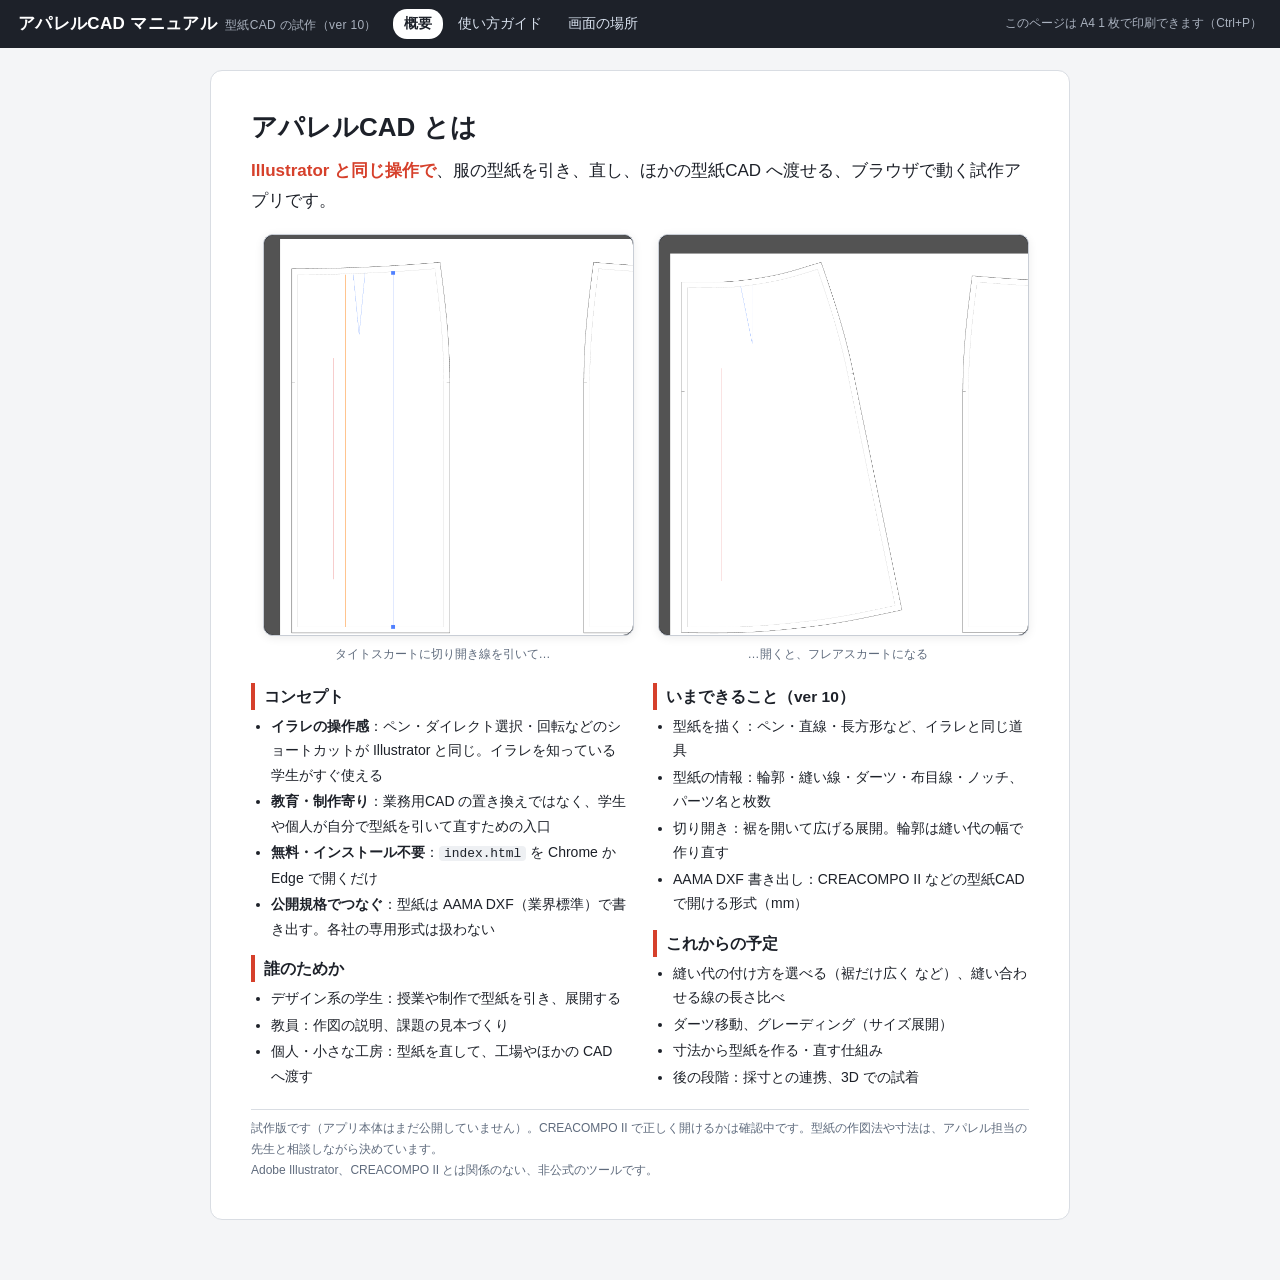
==== concept.html @ fd623d96 "アパレルCAD マニュアル（概要・使い方ガイド・画面の場所）を公開 Co-Authored-By: Claude Opus 5.5 <noreply@anthropic.com>" ====
<!doctype html>
<html lang="ja">
<head>
<meta charset="utf-8">
<meta name="viewport" content="width=device-width, initial-scale=1">
<title>概要｜アパレルCAD マニュアル</title>
<link rel="stylesheet" href="style.css">
<style>
.a4 { max-width: 860px; margin: 22px auto 60px; background: #fff; border: 1px solid var(--line); border-radius: 12px; padding: 34px 40px; }
.a4 h2 { margin: 0; font-size: 26px; }
.a4 .catch { font-size: 17px; margin: 6px 0 18px; }
.a4 .catch b { color: var(--acc); }
.cols { display: grid; grid-template-columns: 1fr 1fr; gap: 6px 26px; }
.a4 h3 { font-size: 15.5px; margin: 14px 0 4px; padding-left: 9px; border-left: 4px solid var(--acc); }
.a4 ul { margin: 4px 0; padding-left: 20px; font-size: 14px; }
.a4 li { margin: 2px 0; }
.a4 p { font-size: 14px; margin: 4px 0; }
.a4 .foot { margin-top: 16px; font-size: 12px; color: var(--dim); border-top: 1px solid var(--line); padding-top: 8px; }
.shotrow { display: grid; grid-template-columns: 1fr 1fr; gap: 12px; margin: 10px 0 4px; }
.shotrow figure { margin: 0; }
.shotrow figcaption { font-size: 12px; text-align: center; }
@media (max-width: 760px) { .a4 { margin: 10px; padding: 20px 16px; } .cols, .shotrow { grid-template-columns: 1fr; } }
@media print {
  @page { size: A4; margin: 12mm; }
  .a4 { border: 0; margin: 0; padding: 0; max-width: none; }
  .a4 h2 { font-size: 22px; } .a4 .catch { font-size: 15px; margin-bottom: 8px; }
  .a4 ul, .a4 p { font-size: 12px; } .a4 h3 { font-size: 13.5px; margin-top: 8px; }
  figure .shot { box-shadow: none; }
  .shotrow { width: 70%; margin: 6px auto 0; }
}
</style>
</head>
<body>
<header class="top">
  <h1>アパレルCAD マニュアル<small>型紙CAD の試作（ver 10）</small></h1>
  <nav>
    <a href="concept.html" class="on">概要</a>
    <a href="guide.html">使い方ガイド</a>
    <a href="index.html">画面の場所</a>
  </nav>
  <span class="grow"></span>
  <span class="sub">このページは A4 1 枚で印刷できます（Ctrl+P）</span>
</header>

<div class="a4">
  <h2>アパレルCAD とは</h2>
  <p class="catch"><b>Illustrator と同じ操作で</b>、服の型紙を引き、直し、ほかの型紙CAD へ渡せる、ブラウザで動く試作アプリです。</p>

  <div class="shotrow">
    <figure data-shot="slash" data-crop="410,40,720,780"><figcaption>タイトスカートに切り開き線を引いて…</figcaption></figure>
    <figure data-shot="flare" data-crop="360,40,720,780"><figcaption>…開くと、フレアスカートになる</figcaption></figure>
  </div>

  <div class="cols">
    <div>
      <h3>コンセプト</h3>
      <ul>
        <li><b>イラレの操作感</b>：ペン・ダイレクト選択・回転などのショートカットが Illustrator と同じ。イラレを知っている学生がすぐ使える</li>
        <li><b>教育・制作寄り</b>：業務用CAD の置き換えではなく、学生や個人が自分で型紙を引いて直すための入口</li>
        <li><b>無料・インストール不要</b>：<code>index.html</code> を Chrome か Edge で開くだけ</li>
        <li><b>公開規格でつなぐ</b>：型紙は AAMA DXF（業界標準）で書き出す。各社の専用形式は扱わない</li>
      </ul>
      <h3>誰のためか</h3>
      <ul>
        <li>デザイン系の学生：授業や制作で型紙を引き、展開する</li>
        <li>教員：作図の説明、課題の見本づくり</li>
        <li>個人・小さな工房：型紙を直して、工場やほかの CAD へ渡す</li>
      </ul>
    </div>
    <div>
      <h3>いまできること（ver 10）</h3>
      <ul>
        <li>型紙を描く：ペン・直線・長方形など、イラレと同じ道具</li>
        <li>型紙の情報：輪郭・縫い線・ダーツ・布目線・ノッチ、パーツ名と枚数</li>
        <li>切り開き：裾を開いて広げる展開。輪郭は縫い代の幅で作り直す</li>
        <li>AAMA DXF 書き出し：CREACOMPO II などの型紙CAD で開ける形式（mm）</li>
      </ul>
      <h3>これからの予定</h3>
      <ul>
        <li>縫い代の付け方を選べる（裾だけ広く など）、縫い合わせる線の長さ比べ</li>
        <li>ダーツ移動、グレーディング（サイズ展開）</li>
        <li>寸法から型紙を作る・直す仕組み</li>
        <li>後の段階：採寸との連携、3D での試着</li>
      </ul>
    </div>
  </div>

  <p class="foot">試作版です（アプリ本体はまだ公開していません）。CREACOMPO II で正しく開けるかは確認中です。型紙の作図法や寸法は、アパレル担当の先生と相談しながら決めています。<br>Adobe Illustrator、CREACOMPO II とは関係のない、非公式のツールです。</p>
</div>
<script src="shots.js"></script>
<script src="fig.js"></script>
</body>
</html>
---- style.css ----
/* アパレルCAD マニュアル 共通のデザイン */
:root {
  --bg: #f4f5f7; --panel: #fff; --line: #d9dde3; --ink: #1d2129; --dim: #5f6b7d;
  --acc: #d6402b; --acc-soft: #fff1ee; --blue: #2f6fff; --green: #0f9d58; --orange: #f08c00; --note: #fff8e6;
}
* { box-sizing: border-box; }
html, body { margin: 0; }
body { background: var(--bg); color: var(--ink); font: 15px/1.75 "Yu Gothic UI", "Hiragino Sans", "Meiryo", sans-serif; }
a { color: #1a5fd6; }
kbd { display: inline-block; min-width: 1.6em; padding: 0 6px; border: 1px solid #c3c9d2; border-bottom-width: 2px; border-radius: 4px; background: #fff; font: 600 12.5px/1.6 Consolas, "Yu Gothic UI", monospace; text-align: center; color: var(--ink); }
code { background: #eef0f3; border-radius: 4px; padding: 0 5px; font-size: .92em; }

/* 上のバー（全ページ共通） */
.top { position: sticky; top: 0; z-index: 20; display: flex; align-items: center; gap: 6px 16px; flex-wrap: wrap; padding: 9px 18px; background: #1d2129; color: #fff; }
.top h1 { margin: 0; font-size: 17px; letter-spacing: .02em; }
.top h1 small { color: #aab2bf; font-weight: 400; font-size: 12px; margin-left: 8px; }
.top nav { display: flex; gap: 4px; flex-wrap: wrap; }
.top nav a { color: #d9e2ef; text-decoration: none; font-size: 13.5px; padding: 3px 11px; border-radius: 14px; }
.top nav a:hover { background: #333a45; }
.top nav a.on { background: #fff; color: var(--ink); font-weight: 700; }
.top .grow { flex: 1; }
.top .sub { color: #aab2bf; font-size: 12px; }

/* 読み物のページ */
.doc { display: grid; grid-template-columns: 230px minmax(0, 1fr); gap: 28px; max-width: 1240px; margin: 0 auto; padding: 24px 20px 80px; }
.toc { position: sticky; top: 64px; align-self: start; max-height: calc(100vh - 84px); overflow: auto; font-size: 13.5px; }
.toc b { display: block; font-size: 12px; color: var(--dim); margin: 4px 0 6px; }
.toc a { display: block; color: var(--ink); text-decoration: none; padding: 4px 10px; border-left: 3px solid transparent; border-radius: 0 6px 6px 0; }
.toc a:hover { background: #e9ecf0; }
.toc a.on { border-left-color: var(--acc); background: var(--acc-soft); font-weight: 700; }
.toc a.sub { padding-left: 22px; font-size: 12.5px; color: var(--dim); }
article { min-width: 0; }
article > section { background: var(--panel); border: 1px solid var(--line); border-radius: 12px; padding: 26px 30px 30px; margin-bottom: 22px; }
article h2 { margin: 0 0 4px; font-size: 22px; display: flex; align-items: center; gap: 10px; }
article h2 .num { flex: none; width: 34px; height: 34px; border-radius: 50%; background: var(--acc); color: #fff; font-size: 17px; display: inline-flex; align-items: center; justify-content: center; }
article h3 { margin: 26px 0 6px; font-size: 17px; border-bottom: 2px solid #eef0f3; padding-bottom: 4px; }
article .lead { color: var(--dim); margin: 2px 0 14px; }
article p { margin: 8px 0; }
.note { background: var(--note); border-left: 4px solid #e0a800; padding: 8px 14px; border-radius: 0 8px 8px 0; margin: 12px 0; font-size: 14px; }
.tip { background: #eef6ff; border-left: 4px solid var(--blue); padding: 8px 14px; border-radius: 0 8px 8px 0; margin: 12px 0; font-size: 14px; }
table.t { border-collapse: collapse; width: 100%; margin: 10px 0; font-size: 14px; }
table.t th, table.t td { border: 1px solid var(--line); padding: 6px 10px; text-align: left; vertical-align: top; }
table.t th { background: #f0f2f5; font-weight: 700; white-space: nowrap; }
.sw { display: inline-block; width: 22px; height: 0; border-top: 3px solid; vertical-align: middle; margin-right: 6px; }
.dot { display: inline-block; width: 10px; height: 10px; border-radius: 50%; vertical-align: middle; margin-right: 6px; }

/* 手順（番号つき） */
ol.steps { list-style: none; counter-reset: s; padding: 0; margin: 12px 0; }
ol.steps > li { counter-increment: s; position: relative; padding: 2px 0 10px 42px; }
ol.steps > li::before { content: counter(s); position: absolute; left: 0; top: 2px; width: 28px; height: 28px; border-radius: 8px; background: var(--ink); color: #fff; font-weight: 800; font-size: 14px; display: flex; align-items: center; justify-content: center; }
ol.steps > li b.key { color: var(--acc); }

/* キャプチャ＋番号の枠 */
figure { margin: 16px 0 20px; }
figure .shot { position: relative; border-radius: 10px; border: 1px solid #c9ced6; background: #2a2e35; box-shadow: 0 2px 10px rgba(0, 0, 0, .08); margin-left: 12px; }
figure .shot .clip { position: absolute; inset: 0; overflow: hidden; border-radius: 10px; }
figure .shot img { position: absolute; display: block; max-width: none; user-select: none; }
figure .shot .mk { position: absolute; border: 3px solid var(--acc); border-radius: 6px; box-shadow: 0 0 0 2px rgba(255, 255, 255, .7); pointer-events: none; }
figure .shot .mk i { position: absolute; left: -3px; top: -3px; transform: translate(-50%, -50%); width: 26px; height: 26px; border-radius: 50%; background: var(--acc); color: #fff; font: 800 14px/26px "Yu Gothic UI", sans-serif; text-align: center; font-style: normal; box-shadow: 0 1px 4px rgba(0, 0, 0, .35); }
figure figcaption { font-size: 13.5px; color: var(--dim); margin-top: 8px; }
figure figcaption ol { margin: 6px 0 0; padding-left: 0; list-style: none; }
figure figcaption li { margin: 2px 0; color: var(--ink); }
figure figcaption li span.n { display: inline-block; width: 20px; height: 20px; border-radius: 50%; background: var(--acc); color: #fff; font-size: 12px; font-weight: 800; text-align: center; line-height: 20px; margin-right: 6px; }
.pair { display: grid; grid-template-columns: 1fr 1fr; gap: 16px; }
.pair figure { margin: 8px 0; }
svg.dia { display: block; width: 100%; height: auto; }
.zoomable { cursor: zoom-in; }
.lightbox { position: fixed; inset: 0; background: rgba(15, 18, 24, .88); z-index: 50; display: flex; align-items: center; justify-content: center; padding: 20px; cursor: zoom-out; }
.lightbox img { max-width: 100%; max-height: 100%; border-radius: 8px; }

@media (max-width: 900px) {
  body { font-size: 15px; }
  .doc { grid-template-columns: 1fr; padding: 14px 12px 60px; gap: 10px; }
  .toc { position: static; max-height: none; background: var(--panel); border: 1px solid var(--line); border-radius: 10px; padding: 8px; }
  .toc a.sub { display: none; }
  article > section { padding: 18px 16px 20px; }
  article h2 { font-size: 19px; }
  .pair { grid-template-columns: 1fr; }
  table.t { font-size: 13px; }
  .top .sub { display: none; }
}
@media print {
  .top, .toc { display: none; }
  body { background: #fff; }
  .doc { display: block; padding: 0; }
  article > section { border: 0; padding: 0; page-break-after: always; }
}
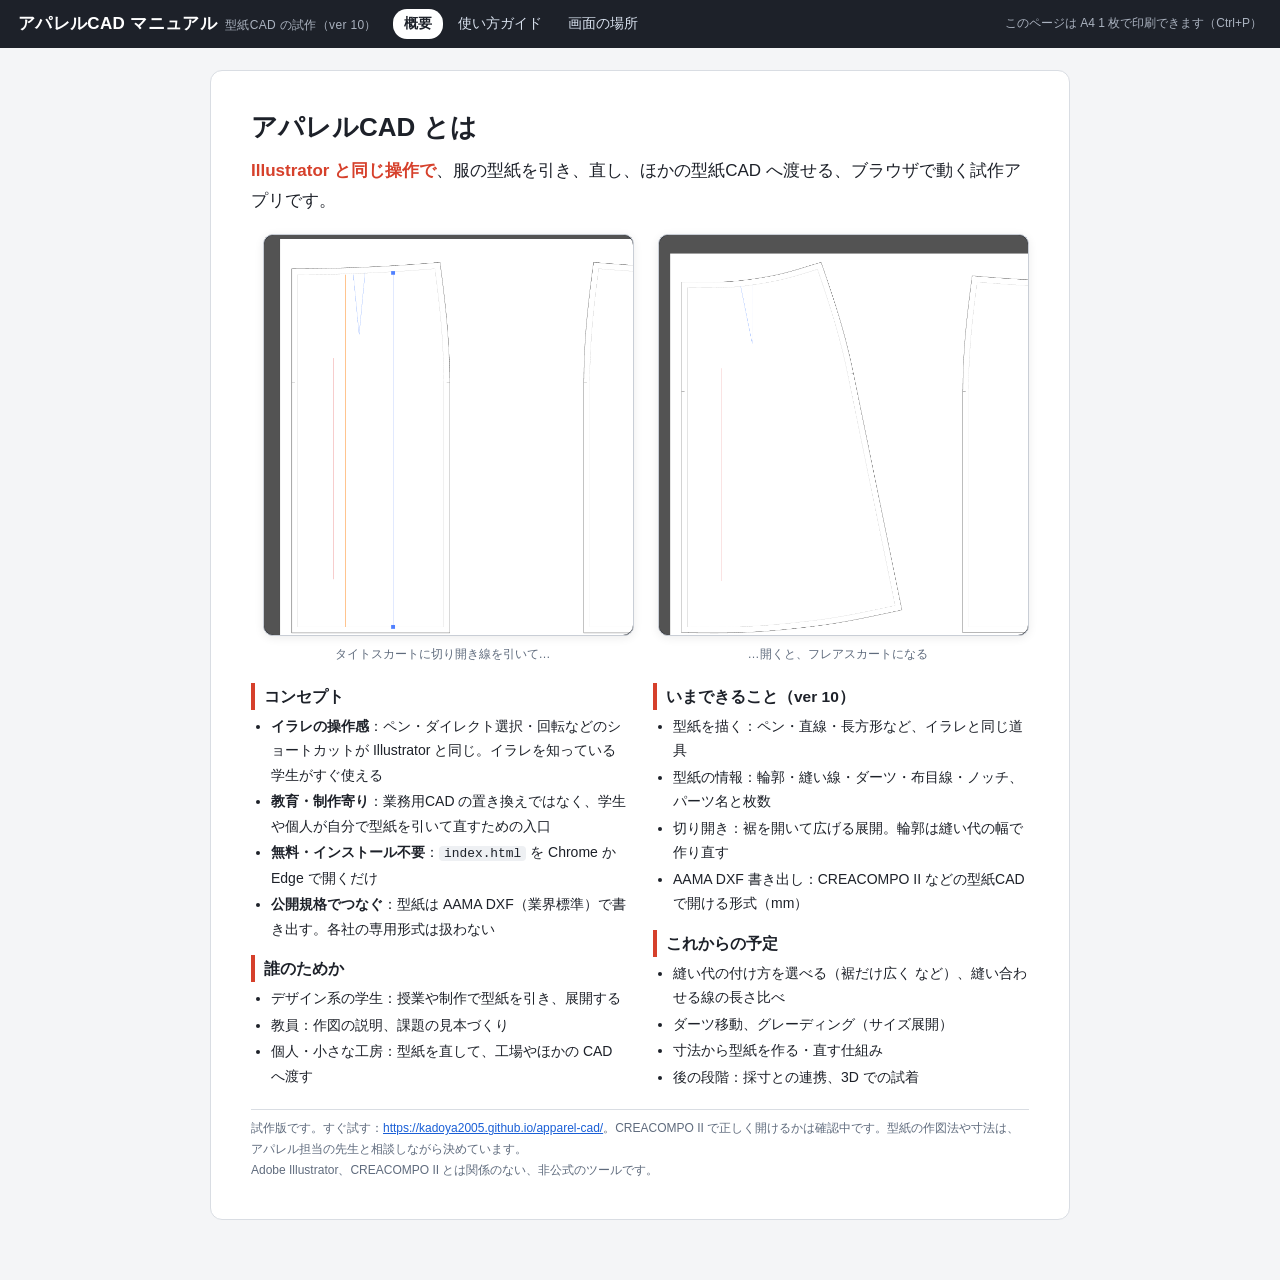
==== commit d3587a42: "アプリ本体の公開にあわせて、すぐ試せるページとダウンロードへのリンクを追加 Co-Authored-By: Claude Opus 5.5 <noreply@anthropic.com>" ====
--- a/concept.html
+++ b/concept.html
@@ -85,7 +85,7 @@
     </div>
   </div>
 
-  <p class="foot">試作版です（アプリ本体はまだ公開していません）。CREACOMPO II で正しく開けるかは確認中です。型紙の作図法や寸法は、アパレル担当の先生と相談しながら決めています。<br>Adobe Illustrator、CREACOMPO II とは関係のない、非公式のツールです。</p>
+  <p class="foot">試作版です。すぐ試す：<a href="https://kadoya2005.github.io/apparel-cad/">https://kadoya2005.github.io/apparel-cad/</a>。CREACOMPO II で正しく開けるかは確認中です。型紙の作図法や寸法は、アパレル担当の先生と相談しながら決めています。<br>Adobe Illustrator、CREACOMPO II とは関係のない、非公式のツールです。</p>
 </div>
 <script src="shots.js"></script>
 <script src="fig.js"></script>
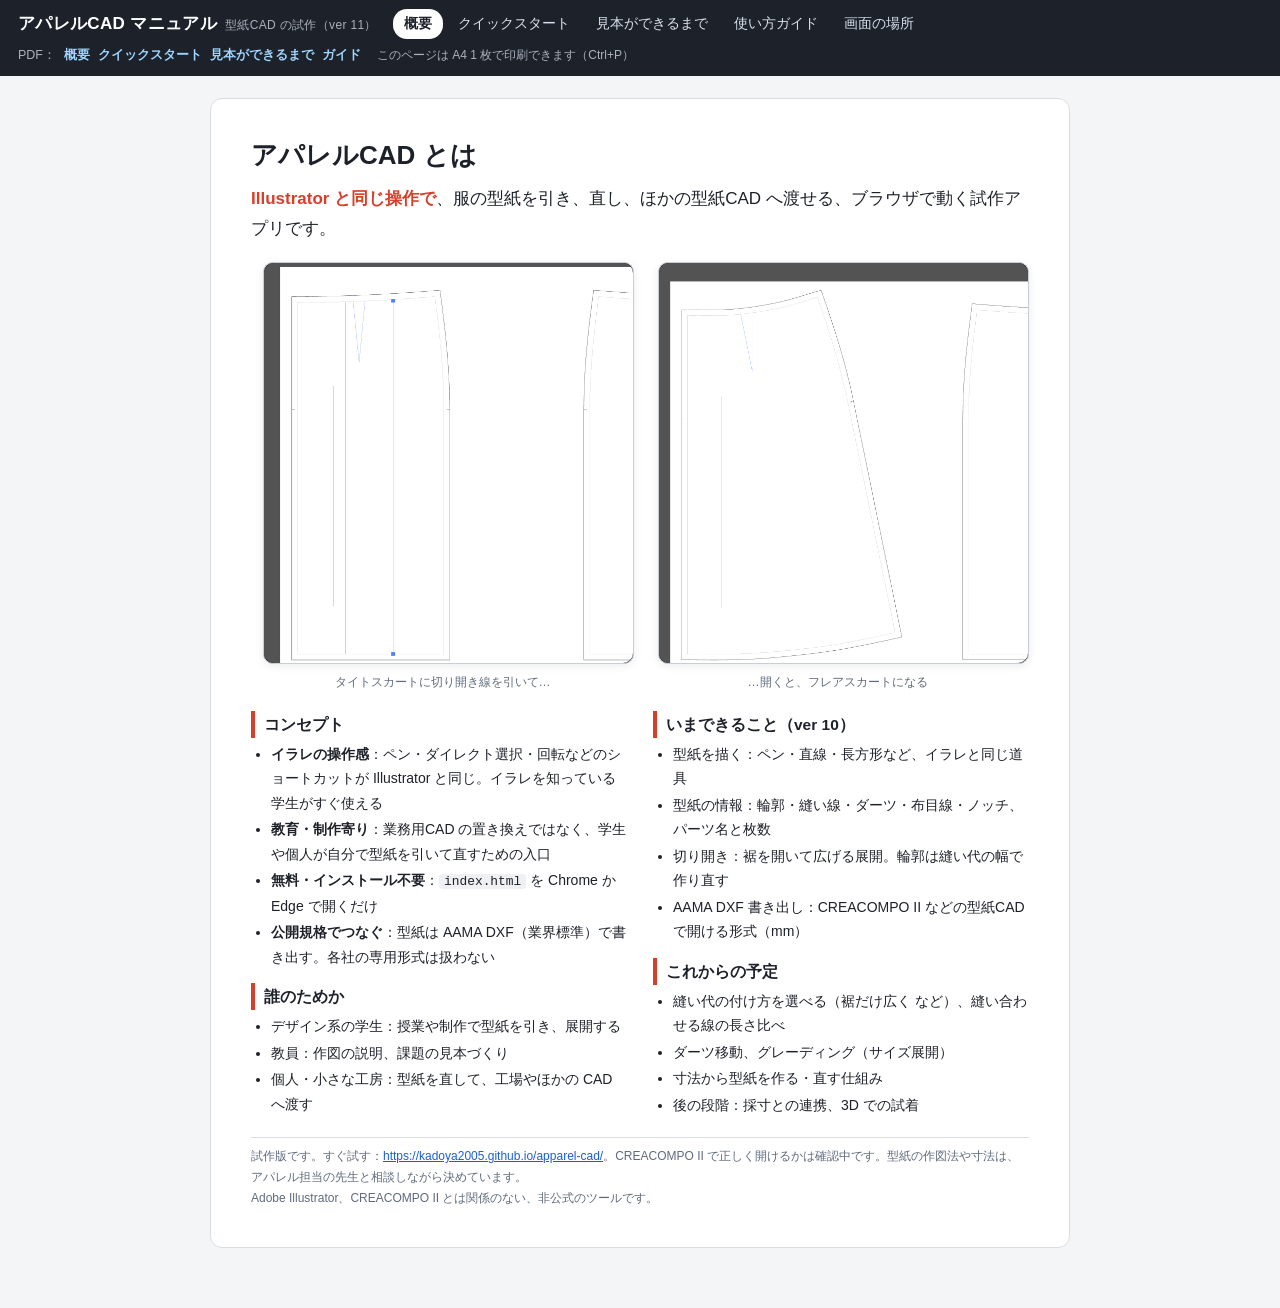
==== commit b9330c02: "「見本ができるまで」とクイックスタート、PDF 4 つを追加。見本を開くリンク Co-Authored-By: Claude Opus 5.5 <noreply@anthropic.com>" ====
--- a/concept.html
+++ b/concept.html
@@ -4,7 +4,7 @@
 <meta charset="utf-8">
 <meta name="viewport" content="width=device-width, initial-scale=1">
 <title>概要｜アパレルCAD マニュアル</title>
-<link rel="stylesheet" href="style.css">
+<link rel="stylesheet" href="style.css?v=13">
 <style>
 .a4 { max-width: 860px; margin: 22px auto 60px; background: #fff; border: 1px solid var(--line); border-radius: 12px; padding: 34px 40px; }
 .a4 h2 { margin: 0; font-size: 26px; }
@@ -19,26 +19,29 @@
 .shotrow { display: grid; grid-template-columns: 1fr 1fr; gap: 12px; margin: 10px 0 4px; }
 .shotrow figure { margin: 0; }
 .shotrow figcaption { font-size: 12px; text-align: center; }
-@media (max-width: 760px) { .a4 { margin: 10px; padding: 20px 16px; } .cols, .shotrow { grid-template-columns: 1fr; } }
+@media screen and (max-width: 760px) { .a4 { margin: 10px; padding: 20px 16px; } .cols, .shotrow { grid-template-columns: 1fr; } }
 @media print {
   @page { size: A4; margin: 12mm; }
   .a4 { border: 0; margin: 0; padding: 0; max-width: none; }
   .a4 h2 { font-size: 22px; } .a4 .catch { font-size: 15px; margin-bottom: 8px; }
   .a4 ul, .a4 p { font-size: 12px; } .a4 h3 { font-size: 13.5px; margin-top: 8px; }
   figure .shot { box-shadow: none; }
-  .shotrow { width: 70%; margin: 6px auto 0; }
+  .shotrow { width: 86%; margin: 6px auto 0; }
 }
 </style>
 </head>
 <body>
 <header class="top">
-  <h1>アパレルCAD マニュアル<small>型紙CAD の試作（ver 10）</small></h1>
+  <h1>アパレルCAD マニュアル<small>型紙CAD の試作（ver 11）</small></h1>
   <nav>
     <a href="concept.html" class="on">概要</a>
+    <a href="quickstart.html">クイックスタート</a>
+    <a href="tutorial.html">見本ができるまで</a>
     <a href="guide.html">使い方ガイド</a>
     <a href="index.html">画面の場所</a>
   </nav>
   <span class="grow"></span>
+  <span class="pdfs">PDF：<a href="concept.pdf" target="_blank">概要</a><a href="quickstart.pdf" target="_blank">クイックスタート</a><a href="tutorial.pdf" target="_blank">見本ができるまで</a><a href="guide.pdf" target="_blank">ガイド</a></span>
   <span class="sub">このページは A4 1 枚で印刷できます（Ctrl+P）</span>
 </header>
 
@@ -87,7 +90,7 @@
 
   <p class="foot">試作版です。すぐ試す：<a href="https://kadoya2005.github.io/apparel-cad/">https://kadoya2005.github.io/apparel-cad/</a>。CREACOMPO II で正しく開けるかは確認中です。型紙の作図法や寸法は、アパレル担当の先生と相談しながら決めています。<br>Adobe Illustrator、CREACOMPO II とは関係のない、非公式のツールです。</p>
 </div>
-<script src="shots.js"></script>
-<script src="fig.js"></script>
+<script src="shots.js?v=13"></script>
+<script src="fig.js?v=13"></script>
 </body>
 </html>
--- a/style.css
+++ b/style.css
@@ -20,6 +20,9 @@
 .top nav a.on { background: #fff; color: var(--ink); font-weight: 700; }
 .top .grow { flex: 1; }
 .top .sub { color: #aab2bf; font-size: 12px; }
+.top .pdfs { color: #aab2bf; font-size: 12.5px; }
+.top .pdfs a { color: #9fd6ff; font-weight: 700; text-decoration: none; margin-left: 8px; }
+.top .pdfs a:hover { text-decoration: underline; }
 
 /* 読み物のページ */
 .doc { display: grid; grid-template-columns: 230px minmax(0, 1fr); gap: 28px; max-width: 1240px; margin: 0 auto; padding: 24px 20px 80px; }
@@ -68,7 +71,7 @@
 .lightbox { position: fixed; inset: 0; background: rgba(15, 18, 24, .88); z-index: 50; display: flex; align-items: center; justify-content: center; padding: 20px; cursor: zoom-out; }
 .lightbox img { max-width: 100%; max-height: 100%; border-radius: 8px; }
 
-@media (max-width: 900px) {
+@media screen and (max-width: 900px) {
   body { font-size: 15px; }
   .doc { grid-template-columns: 1fr; padding: 14px 12px 60px; gap: 10px; }
   .toc { position: static; max-height: none; background: var(--panel); border: 1px solid var(--line); border-radius: 10px; padding: 8px; }
@@ -80,8 +83,12 @@
   .top .sub { display: none; }
 }
 @media print {
+  @page { size: A4; margin: 12mm; }
   .top, .toc { display: none; }
   body { background: #fff; }
   .doc { display: block; padding: 0; }
-  article > section { border: 0; padding: 0; page-break-after: always; }
+  article > section { border: 0; padding: 0 0 6mm; margin: 0; }
+  figure, table.t, svg.dia, .note, .tip, ol.steps > li { break-inside: avoid; }
+  article h2, article h3 { break-after: avoid; }
+  body { font-size: 10.5pt; }
 }
